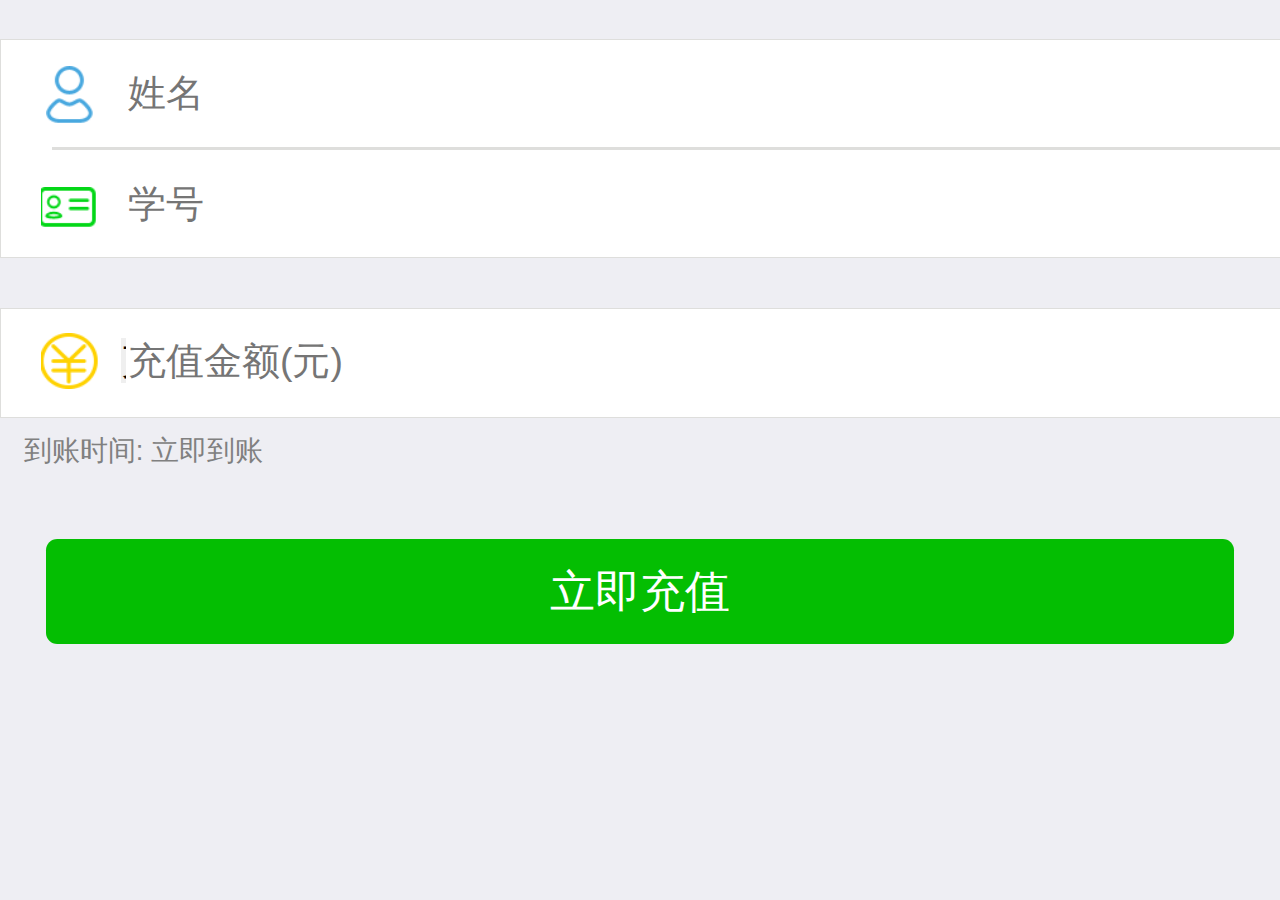
==== index.html @ de413349 "完成静态页面" ====
<!DOCTYPE html>
<!--[if lt IE 7]>      <html class="no-js lt-ie9 lt-ie8 lt-ie7"> <![endif]-->
<!--[if IE 7]>         <html class="no-js lt-ie9 lt-ie8"> <![endif]-->
<!--[if IE 8]>         <html class="no-js lt-ie9"> <![endif]-->
<!--[if gt IE 8]><!--> <html class="no-js"> <!--<![endif]-->
    <head>
        <meta charset="utf-8">
        <meta content="width=device-width,initial-scale=1.0,maximum-scale=1.0,user-scalable=no" name="viewport">
        <meta content="yes" name="apple-mobile-web-app-capable">
        <meta content="black" name="apple-mobile-web-app-status-bar-style">
        <meta content="telephone=no" name="format-detection">
        <meta content="email=no" name="format-detection">
        <title>校园卡充值</title>
        <meta name="description" content="">
        <link rel="stylesheet" href="css/normalize.css">
        <link rel="stylesheet" type="text/css" href="./stylesheets/base.css?=123">
    </head>
    <body>
         <!-- Add your site or application content here -->
        <div class="wrapper">
            <div class="hd ">
                <form action="form_action.asp" method="get">
                    <label class="name" for="name">&nbsp;</label>
                    <!-- 限定了输入中文和英文 -->
                    <!-- js 监视输入框变化的动作 -->
                    <!--    oninput="return myFunction()" -->
                    <!-- onpropertychange="return myFunction()" -->
                    <!-- onchange="return myFunction()" -->
                    <input class="inputname" onkeyup="value=value.replace(/[\d]/g,'') "onbeforepaste="clipboardData.setData('text',clipboardData.getData('text').replace(/[\d]/g,''))"
                    type="text" name="name" id="name" placeholder="姓名" value="" min="3" max="10" />
                    <span class="hl hl-v"></span>
                    <label class="id" for="id">&nbsp;</label>
                    <!-- 限定了输入数字和字母 -->
                    <input class="inputid" type="text"  onkeyup="value=value.replace(/[^\w\.\/]/ig,'')" name="id" id="id" placeholder="学号" value="" min="3" max="10" />
                </form>
            </div>
            <div class="bd">
                <p class="alert" id="alert" style="display:none;">姓名或学号有误</p>
                <form action="form_action1.asp" method="get" >
                    <!-- onmouseout="return getOptions()" -->
                    <label class="moneyAmount">&nbsp;</label>
                    <input type="text" name="moneyAmount" id="moneyAmount" placeholder="充值金额(元)" />
                    <select id="momey" class="css">
                        <!-- 默认选中充值金额选项 -->
                      <option value ="none" selected="selected" style="color: #C7C7CD;">充值金额(元)</option>
                      <option value ="30">30元</option>
                      <option value ="50">50元</option>
                      <option value ="100">100元</option>
                      <option value ="300">300元</option>
                    </select>
                </form>
            </div>
            <div class="ft">
                <p class="tips">到账时间: 立即到账</p>
                <!-- onclick="return myFunction()" -->
                <a id="tijiao" submit="submit"  class="btn" href="./pages/confirm.html" >立即充值</a>
            </div>
        </div>
        <script src="./js/plugins.js"></script>
        <script src="./js/main.js"></script>
    </body>
</html>
---- stylesheets/base.css ----
@charset "UTF-8";
html, body, div, span, applet, object, iframe,
h1, h2, h3, h4, h5, h6, p, blockquote, pre,
a, abbr, acronym, address, big, cite, code,
del, dfn, em, img, ins, kbd, q, s, samp,
small, strike, strong, sub, sup, tt, var,
b, u, i, center,
dl, dt, dd, ol, ul, li,
fieldset, form, label, legend,
table, caption, tbody, tfoot, thead, tr, th, td,
article, aside, canvas, details, embed,
figure, figcaption, footer, header, hgroup,
menu, nav, output, ruby, section, summary,
time, mark, audio, video {
  margin: 0;
  padding: 0;
  border: 0;
  font: inherit;
  font-size: 100%;
  vertical-align: baseline; }

html {
  line-height: 1; }

ol, ul {
  list-style: none; }

table {
  border-collapse: collapse;
  border-spacing: 0; }

caption, th, td {
  text-align: left;
  font-weight: normal;
  vertical-align: middle; }

q, blockquote {
  quotes: none; }
  q:before, q:after, blockquote:before, blockquote:after {
    content: "";
    content: none; }

a img {
  border: none; }

article, aside, details, figcaption, figure, footer, header, hgroup, main, menu, nav, section, summary {
  display: block; }

/*！====以上是rest样式======*/
/*=================公用资源=============*/
html {
  -webkit-tap-highlight-color: transparent; }

.clearfix {
  zoom: 1; }

.clearfix:after {
  content: ' ';
  display: block;
  clear: both; }

a, a:link {
  text-decoration: none;
  webkit-tap-highlight-color: transparent; }

.css {
  -webkit-user-select: none;
  -webkit-appearance: none;
  -webkit-tap-highlight-color: transparent;
  -webkit-user-modify: read-write-plaintext-only; }

input {
  outline: none; }

.name {
  position: relative;
  z-index: 3;
  top: 0.95rem;
  left: 1.8rem;
  margin-bottom: 0.55rem;
  /* margin: 0.95rem 2.4rem 1.05rem 1.8rem; */
  background: url(../img/images-ucard/images-ucard.png) no-repeat;
  background-size: 23.05rem 14.9rem;
  height: 2.35rem;
  width: 1.90rem;
  background-position: 0 0;
  display: inline-block; }

.id {
  position: relative;
  z-index: 3;
  top: 2.9rem;
  left: 1.6rem;
  /* margin: 2.45rem 2.15rem 1.4rem 1.6rem; */
  background: url(../img/images-ucard/images-ucard.png) no-repeat;
  background-size: 23.05rem 14.9rem;
  height: 1.65rem;
  width: 2.45rem;
  background-position: -7.05rem 0;
  display: block; }

.ico-arrow-right {
  width: 0.9rem;
  height: 1.4rem;
  position: absolute;
  top: 1.45rem;
  right: 1.5rem;
  background: transparent url(../img/images-ucard/ico-arrow-right.png) 0 0 no-repeat;
  background-size: 0.9rem auto; }

.hl-v {
  display: block;
  position: absolute;
  z-index: 999;
  top: 4.3rem;
  right: 0;
  width: 96%;
  height: .1rem;
  background: #DEDEDC; }

form {
  display: block;
  width: 100%; }

.btn {
  display: block;
  margin: 0 auto;
  margin-top: 3rem;
  padding: 0;
  width: 92.75%;
  height: 4.2rem;
  -moz-border-radius: 0.45rem;
  -webkit-border-radius: 0.45rem;
  border-radius: 0.45rem;
  background: #04BE02;
  text-align: center;
  line-height: 4.2rem;
  font-size: 1.8rem;
  font-weight: normal !important;
  color: #FFF; }

button {
  outline: none; }

:focus {
  outline: 0; }

/*=============文档自带样式=============*/
html {
  font-size: 10px; }

body {
  font-size: 1.6rem;
  background: #EEEEF3;
  font-family: Helvetica; }

.wrapper {
  width: 100%;
  height: auto;
  margin: 0 auto;
  position: relative;
  background: #EEEEF3;
  overflow-x: hidden; }

.hd {
  position: relative;
  z-index: 1;
  width: 100%;
  height: 8.7rem;
  background-color: #FFF;
  margin-top: 1.55rem;
  border: 0.05rem solid #DEDEDC; }
  .hd form {
    height: auto;
    position: relative; }
  .hd .inputname {
    position: relative;
    top: 1.2rem;
    left: 2.65rem;
    font-size: 1.5rem;
    width: 73.75%;
    height: 1.8rem;
    line-height: 1.8rem;
    border-left: 0;
    border-top: 0;
    border-right: 0;
    border-bottom: 0.05rem; }
  .hd .inputid {
    position: relative;
    top: 1rem;
    left: 5rem;
    font-size: 1.5rem;
    width: 73.75%;
    height: 1.8rem;
    line-height: 1.8rem;
    border-left: 0;
    border-top: 0;
    border-right: 0;
    border-bottom: 0.05rem; }

.bd {
  width: 100%;
  height: 4.3rem;
  position: relative;
  background: #FFF;
  margin-top: 2rem;
  border: 0.05rem solid #DEDEDC; }
  .bd .alert {
    font-size: 1.1rem;
    color: #DD4040;
    position: absolute;
    top: -1.6rem;
    left: .95rem; }
  .bd .moneyAmount {
    position: relative;
    top: 0.95rem;
    left: 1.6rem;
    display: block;
    background: url(../img/images-ucard/images-ucard.png) no-repeat;
    background-size: 23.05rem 14.9rem;
    height: 2.25rem;
    width: 2.5rem;
    background-position: -10.3rem 0; }
  .bd input {
    position: absolute;
    z-index: 999;
    border-left: 0;
    border-top: 0;
    border-right: 0;
    border-bottom: 0.05rem; }
  .bd form {
    height: auto;
    position: relative; }
  .bd label + input {
    position: absolute;
    top: 1.15rem;
    left: 5rem;
    font-size: 1.5rem;
    width: 73.75%;
    height: 1.8rem;
    line-height: 1.8rem;
    border-left: 0;
    border-top: 0;
    border-right: 0;
    border-bottom: 0.05rem; }
  .bd select {
    position: absolute;
    top: 1.15rem;
    left: 4.8rem;
    width: 73.75%;
    height: 1.8rem;
    line-height: 1.8rem;
    border-left: 0;
    border-top: 0;
    border-right: 0;
    border-bottom: 0.05rem; }

.ft {
  position: relative;
  width: 100%;
  height: auto; }
  .ft .tips {
    display: block;
    margin-left: 0.95rem;
    margin-top: 0.75rem;
    font-size: 1.1rem;
    color: #808080; }

.hd-c {
  height: 4.3rem;
  width: 100%; }
  .hd-c a {
    display: block;
    width: 26rem;
    height: 4.3rem;
    line-height: 4.3rem;
    font-size: 1.5rem;
    color: #000;
    /* position: relative;top:-3.4+1.4+0.6rem; */
    margin-top: -3.1rem;
    margin-left: 6rem; }
    .hd-c a .userName {
      margin: 0; }
    .hd-c a .userId {
      margin-left: 3.2rem; }

.bd-c {
  position: relative; }
  .bd-c .money {
    position: relative;
    top: 0.95rem;
    left: 1.6rem;
    display: block;
    background: url(../img/images-ucard/images-ucard.png) no-repeat;
    background-size: 23.05rem 14.9rem;
    height: 2.25rem;
    width: 2.5rem;
    background-position: -10.3rem 0; }
  .bd-c select {
    position: absolute;
    top: 1.15rem;
    left: 5.8rem;
    width: 73.75%;
    font-size: 1.5rem;
    height: 1.8rem;
    line-height: 1.8rem;
    border-left: 0;
    border-top: 0;
    border-right: 0;
    border-bottom: 0.05rem; }

.wrapper-l {
  margin-top: 1.5rem; }

.bd-l {
  margin-top: 0;
  height: auto; }

.history {
  position: relative;
  width: 100%;
  height: auto; }
  .history a {
    width: 100%;
    display: block;
    font-size: 1.6rem;
    color: #000;
    font-weight: bold;
    padding-top: 1.15rem;
    padding-bottom: 1.25rem;
    padding-left: 1.6rem;
    line-height: 1.6rem; }
    .history a span {
      padding-top: 0.8rem;
      display: block;
      font-size: 1.4rem;
      line-height: 1.4rem;
      color: #808080;
      font-weight: normal; }
  .history a:nth-of-type(1)::after, .history a:nth-of-type(2)::after {
    content: " ";
    display: block;
    position: relative;
    z-index: 999;
    top: 1.25rem;
    right: 0;
    width: 96%;
    height: .1rem;
    background: #DEDEDC; }
  .history a:nth-last-child(1)::after {
    display: none; }

.ft-l {
  position: relative;
  width: 100%;
  margin-top: 1.5rem;
  border: 0.05rem solid #DEDEDC;
  background: #FFF; }
  .ft-l a {
    display: block;
    width: 100%;
    font-size: 1.6rem;
    font-weight: bold;
    height: 4.3rem;
    line-height: 4.3rem;
    padding-left: 1.6rem;
    color: #000; }

body.finish {
  background: #DEDEDE; }

.wrapper-f {
  position: relative;
  width: 100%;
  height: 100%; }

.hd-f {
  position: relative;
  z-index: 1;
  width: 100%;
  /* height: 9rem; */
  background: #EEEEF3; }
  .hd-f .ico-bg {
    position: relative;
    left: 3.1rem;
    top: 2.85rem;
    width: 3.6rem;
    height: 3.6rem;
    -moz-border-radius: 50%;
    -webkit-border-radius: 50%;
    border-radius: 50%;
    background-color: #3FB838; }
  .hd-f .ico-tick {
    display: block;
    background: url(../img/images-ucard/images-ucard.png) no-repeat;
    background-size: 23.05rem 14.9rem;
    height: 1.6rem;
    width: 2.1rem;
    background-position: -3.5rem 0;
    position: relative;
    left: 0.8rem;
    top: 1.05rem; }
  .hd-f h2 {
    margin-left: 7.9rem;
    margin-top: 0rem;
    padding-bottom: 4.0rem;
    font-size: 2.2rem; }

.bd-f {
  position: relative;
  width: 100%; }
  .bd-f .ico-mtm {
    display: block;
    background: url(../img/images-ucard/images-ucard.png) no-repeat;
    background-size: 23.05rem 14.9rem;
    height: 12.4rem;
    width: 23.0rem;
    background-position: 0 -2.5rem;
    margin: 0 auto;
    margin-top: 2.65rem; }
  .bd-f .tips {
    margin-top: 2.25rem;
    text-align: center;
    color: #000;
    font-size: 1.5rem; }

.btnf {
  margin-top: 2.7rem; }

@media screen and (min-width: 360px) and (max-width: 374px) {
  html {
    font-size: 11.72875px; } }
@media screen and (min-width: 375px) and (max-width: 383px) {
  html {
    font-size: 12px; } }
@media screen and (min-width: 384px) and (max-width: 399px) {
  html {
    font-size: 12.5px; } }
@media screen and (min-width: 400px) and (max-width: 413px) {
  html {
    font-size: 12.9375px; } }
@media screen and (min-width: 414px) and (max-width: 423px) {
  html {
    font-size: 13.5px; } }
@media screen and (min-width: 424px) and (max-width: 479px) {
  html {
    font-size: 15px; } }
@media screen and (min-width: 480px) and (max-width: 539px) {
  html {
    font-size: 16.875px; } }
@media screen and (min-width: 540px) and (max-width: 599px) {
  html {
    font-size: 18.75px; } }
@media screen and (min-width: 600px) and (max-width: 639px) {
  html {
    font-size: 20px; } }
@media screen and (min-width: 640px) and (max-width: 719px) {
  html {
    font-size: 22.5px; } }
@media screen and (min-width: 720px) {
  html {
    font-size: 25px; } }
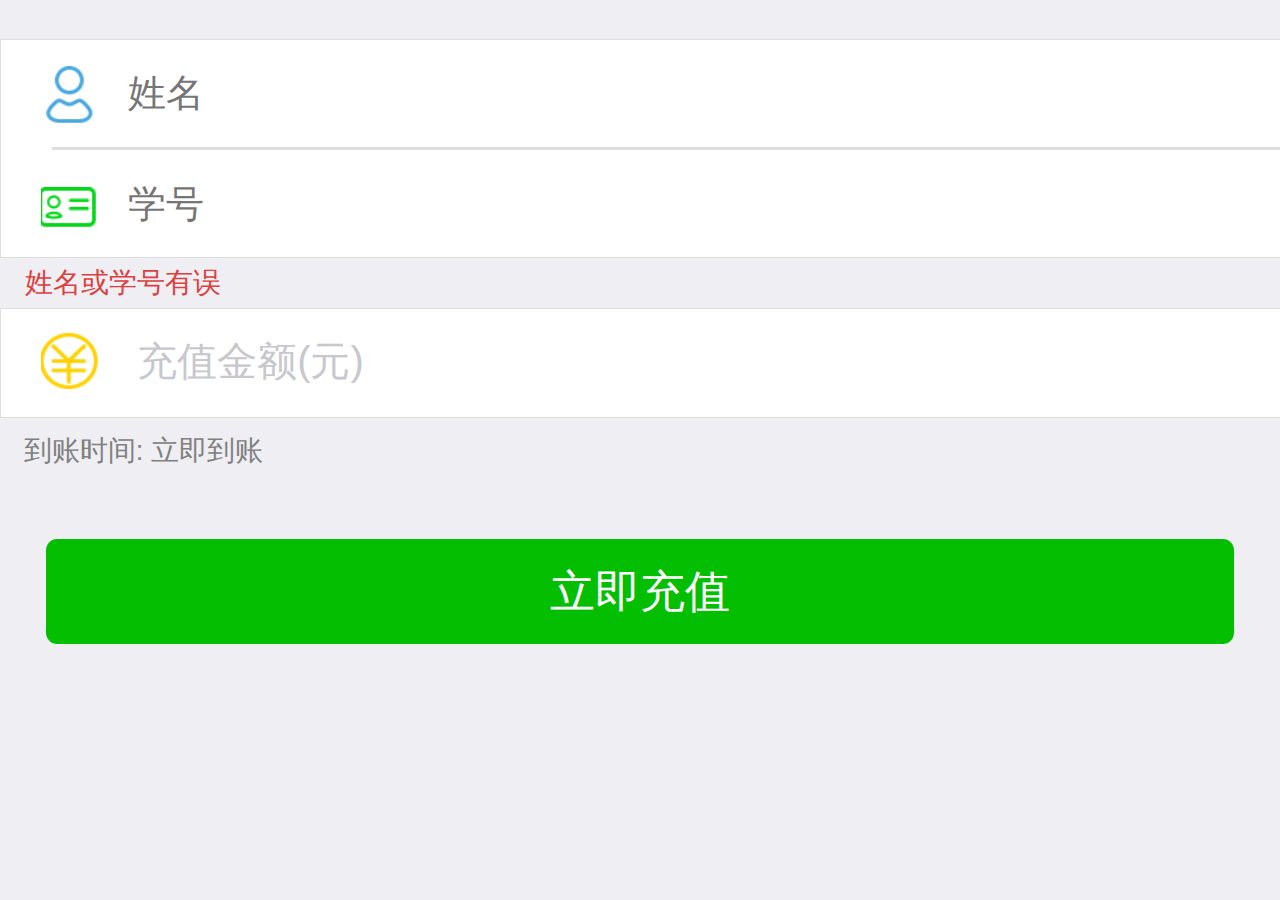
==== commit 2b5f2870: "完善交互功能以提高用户体验——测试ing" ====
--- a/index.html
+++ b/index.html
@@ -35,19 +35,22 @@
                 </form>
             </div>
             <div class="bd">
-                <p class="alert" id="alert" style="display:none;">姓名或学号有误</p>
-                <form action="form_action1.asp" method="get" >
-                    <!-- onmouseout="return getOptions()" -->
-                    <label class="moneyAmount">&nbsp;</label>
-                    <input type="text" name="moneyAmount" id="moneyAmount" placeholder="充值金额(元)" />
-                    <select id="momey" class="css">
-                        <!-- 默认选中充值金额选项 -->
-                      <option value ="none" selected="selected" style="color: #C7C7CD;">充值金额(元)</option>
-                      <option value ="30">30元</option>
-                      <option value ="50">50元</option>
-                      <option value ="100">100元</option>
-                      <option value ="300">300元</option>
-                    </select>
+                <em class="alert" id="alert" style="display:block;">姓名或学号有误</em>
+                <form class="form-2" id="form2" action="#" onsubmit="return validate_form(this)" method="post">
+                    <i class="money"></i>
+                    <a class="select-money" id="select-money">
+                        <span class="moneyAmount" name="moneyAmount" id="moneyAmount" style="color:#C7C7CD;" >充值金额(元)</span>
+                         <!-- onmouseout="return getOptions()" -->
+                        <select id="momey" class="css" onmouseup="return changeMoney()">
+                            <!-- option 本身没有触发事件 -->
+                             <!-- 默认选中充值金额选项 -->
+                            <option value ="none" selected="selected" style="color: #C7C7CD;">充值金额(元)</option>
+                            <option value ="30">30元</option>
+                            <option value ="50">50元</option>
+                            <option value ="100">100元</option>
+                            <option value ="300">300元</option>
+                        </select>
+                    </a>
                 </form>
             </div>
             <div class="ft">
@@ -56,6 +59,7 @@
                 <a id="tijiao" submit="submit"  class="btn" href="./pages/confirm.html" >立即充值</a>
             </div>
         </div>
+        <script src="./js/select.js"></script>
         <script src="./js/plugins.js"></script>
         <script src="./js/main.js"></script>
     </body>
--- a/stylesheets/base.css
+++ b/stylesheets/base.css
@@ -48,9 +48,6 @@
 
 /*！====以上是rest样式======*/
 /*=================公用资源=============*/
-html {
-  -webkit-tap-highlight-color: transparent; }
-
 .clearfix {
   zoom: 1; }
 
@@ -211,31 +208,33 @@
     position: absolute;
     top: -1.6rem;
     left: .95rem; }
-  .bd .moneyAmount {
+  .bd .money {
     position: relative;
     top: 0.95rem;
     left: 1.6rem;
-    display: block;
+    display: inline-block;
     background: url(../img/images-ucard/images-ucard.png) no-repeat;
     background-size: 23.05rem 14.9rem;
     height: 2.25rem;
     width: 2.5rem;
     background-position: -10.3rem 0; }
-  .bd input {
-    position: absolute;
-    z-index: 999;
-    border-left: 0;
-    border-top: 0;
-    border-right: 0;
-    border-bottom: 0.05rem; }
   .bd form {
     height: auto;
     position: relative; }
-  .bd label + input {
+  .bd a {
+    /* border:1px solid #000; */
+    position: relative;
+    display: inline-block;
+    width: 73.75%;
+    height: 1.8rem;
+    left: 2.5rem;
+    top: 0.75rem; }
+  .bd span:hover {
+    visibility: hidden; }
+  .bd .moneyAmount, .bd select {
     position: absolute;
-    top: 1.15rem;
-    left: 5rem;
-    font-size: 1.5rem;
+    top: 0rem;
+    left: 0;
     width: 73.75%;
     height: 1.8rem;
     line-height: 1.8rem;
@@ -243,17 +242,11 @@
     border-top: 0;
     border-right: 0;
     border-bottom: 0.05rem; }
+  .bd .moneyAmount {
+    z-index: 999;
+    background: #FFF; }
   .bd select {
-    position: absolute;
-    top: 1.15rem;
-    left: 4.8rem;
-    width: 73.75%;
-    height: 1.8rem;
-    line-height: 1.8rem;
-    border-left: 0;
-    border-top: 0;
-    border-right: 0;
-    border-bottom: 0.05rem; }
+    z-index: 1; }
 
 .ft {
   position: relative;
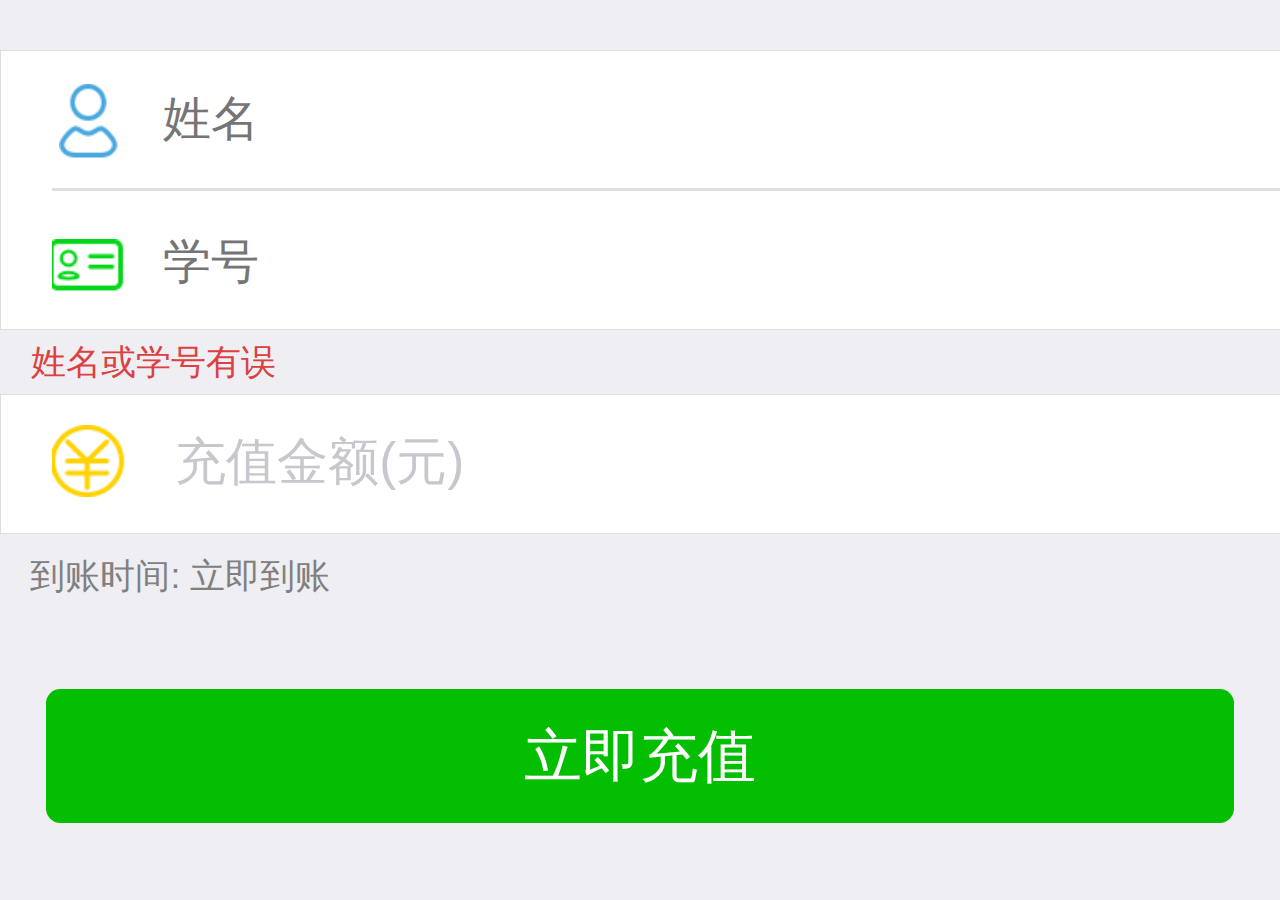
==== commit e9524c86: "优化页面文档结构，并针对html做更多涉及语意化的修改" ====
--- a/index.html
+++ b/index.html
@@ -41,7 +41,7 @@
                     <a class="select-money" id="select-money">
                         <span class="moneyAmount" name="moneyAmount" id="moneyAmount" style="color:#C7C7CD;" >充值金额(元)</span>
                          <!-- onmouseout="return getOptions()" -->
-                        <select id="momey" class="css" onmouseup="return changeMoney()">
+                        <select id="momey" class="css" onmouseup="return getSelectMoney()">
                             <!-- option 本身没有触发事件 -->
                              <!-- 默认选中充值金额选项 -->
                             <option value ="none" selected="selected" style="color: #C7C7CD;">充值金额(元)</option>
--- a/stylesheets/base.css
+++ b/stylesheets/base.css
@@ -142,6 +142,36 @@
 :focus {
   outline: 0; }
 
+form {
+  height: auto;
+  position: relative; }
+  form a {
+    /* border:1px solid #000; */
+    position: relative;
+    display: inline-block;
+    width: 73.75%;
+    height: 1.8rem;
+    left: 2.5rem;
+    top: 0.75rem; }
+  form span:hover {
+    visibility: hidden; }
+  form .moneyAmount, form select {
+    position: absolute;
+    top: 0rem;
+    left: 0;
+    width: 73.75%;
+    height: 1.8rem;
+    line-height: 1.8rem;
+    border-left: 0;
+    border-top: 0;
+    border-right: 0;
+    border-bottom: 0.05rem; }
+  form .moneyAmount {
+    z-index: 999;
+    background: #FFF; }
+  form select {
+    z-index: 1; }
+
 /*=============文档自带样式=============*/
 html {
   font-size: 10px; }
@@ -218,35 +248,6 @@
     height: 2.25rem;
     width: 2.5rem;
     background-position: -10.3rem 0; }
-  .bd form {
-    height: auto;
-    position: relative; }
-  .bd a {
-    /* border:1px solid #000; */
-    position: relative;
-    display: inline-block;
-    width: 73.75%;
-    height: 1.8rem;
-    left: 2.5rem;
-    top: 0.75rem; }
-  .bd span:hover {
-    visibility: hidden; }
-  .bd .moneyAmount, .bd select {
-    position: absolute;
-    top: 0rem;
-    left: 0;
-    width: 73.75%;
-    height: 1.8rem;
-    line-height: 1.8rem;
-    border-left: 0;
-    border-top: 0;
-    border-right: 0;
-    border-bottom: 0.05rem; }
-  .bd .moneyAmount {
-    z-index: 999;
-    background: #FFF; }
-  .bd select {
-    z-index: 1; }
 
 .ft {
   position: relative;
@@ -279,28 +280,6 @@
 
 .bd-c {
   position: relative; }
-  .bd-c .money {
-    position: relative;
-    top: 0.95rem;
-    left: 1.6rem;
-    display: block;
-    background: url(../img/images-ucard/images-ucard.png) no-repeat;
-    background-size: 23.05rem 14.9rem;
-    height: 2.25rem;
-    width: 2.5rem;
-    background-position: -10.3rem 0; }
-  .bd-c select {
-    position: absolute;
-    top: 1.15rem;
-    left: 5.8rem;
-    width: 73.75%;
-    font-size: 1.5rem;
-    height: 1.8rem;
-    line-height: 1.8rem;
-    border-left: 0;
-    border-top: 0;
-    border-right: 0;
-    border-bottom: 0.05rem; }
 
 .wrapper-l {
   margin-top: 1.5rem; }
@@ -308,40 +287,39 @@
 .bd-l {
   margin-top: 0;
   height: auto; }
-
-.history {
-  position: relative;
-  width: 100%;
-  height: auto; }
-  .history a {
+  .bd-l .history {
+    position: relative;
     width: 100%;
-    display: block;
-    font-size: 1.6rem;
-    color: #000;
-    font-weight: bold;
-    padding-top: 1.15rem;
-    padding-bottom: 1.25rem;
-    padding-left: 1.6rem;
-    line-height: 1.6rem; }
-    .history a span {
-      padding-top: 0.8rem;
+    height: auto; }
+    .bd-l .history a {
+      width: 100%;
       display: block;
-      font-size: 1.4rem;
-      line-height: 1.4rem;
-      color: #808080;
-      font-weight: normal; }
-  .history a:nth-of-type(1)::after, .history a:nth-of-type(2)::after {
-    content: " ";
-    display: block;
-    position: relative;
-    z-index: 999;
-    top: 1.25rem;
-    right: 0;
-    width: 96%;
-    height: .1rem;
-    background: #DEDEDC; }
-  .history a:nth-last-child(1)::after {
-    display: none; }
+      font-size: 1.6rem;
+      color: #000;
+      font-weight: bold;
+      padding-top: 1.15rem;
+      padding-bottom: 1.25rem;
+      padding-left: 1.6rem;
+      line-height: 1.6rem; }
+      .bd-l .history a span {
+        padding-top: 0.8rem;
+        display: block;
+        font-size: 1.4rem;
+        line-height: 1.4rem;
+        color: #808080;
+        font-weight: normal; }
+    .bd-l .history a:nth-of-type(1)::after, .bd-l .history a:nth-of-type(2)::after {
+      content: " ";
+      display: block;
+      position: relative;
+      z-index: 999;
+      top: 1.25rem;
+      right: 0;
+      width: 96%;
+      height: .1rem;
+      background: #DEDEDC; }
+    .bd-l .history a:nth-last-child(1)::after {
+      display: none; }
 
 .ft-l {
   position: relative;
@@ -420,36 +398,30 @@
 .btnf {
   margin-top: 2.7rem; }
 
-@media screen and (min-width: 360px) and (max-width: 374px) {
-  html {
-    font-size: 11.72875px; } }
-@media screen and (min-width: 375px) and (max-width: 383px) {
+@media screen and (max-width: 320px) {
+  html {
+    font-size: 10px; } }
+@media screen and (min-width: 321px) and (max-width: 479px) {
   html {
     font-size: 12px; } }
-@media screen and (min-width: 384px) and (max-width: 399px) {
-  html {
-    font-size: 12.5px; } }
-@media screen and (min-width: 400px) and (max-width: 413px) {
-  html {
-    font-size: 12.9375px; } }
-@media screen and (min-width: 414px) and (max-width: 423px) {
-  html {
-    font-size: 13.5px; } }
-@media screen and (min-width: 424px) and (max-width: 479px) {
+@media screen and (min-width: 480px) and (max-width: 639px) {
   html {
     font-size: 15px; } }
-@media screen and (min-width: 480px) and (max-width: 539px) {
-  html {
-    font-size: 16.875px; } }
-@media screen and (min-width: 540px) and (max-width: 599px) {
-  html {
-    font-size: 18.75px; } }
-@media screen and (min-width: 600px) and (max-width: 639px) {
+@media screen and (min-width: 640px) and (max-width: 719px) {
   html {
     font-size: 20px; } }
-@media screen and (min-width: 640px) and (max-width: 719px) {
+@media screen and (min-width: 720px) and (max-width: 749px) {
   html {
     font-size: 22.5px; } }
-@media screen and (min-width: 720px) {
+@media screen and (min-width: 750px) and (max-width: 799px) {
+  html {
+    font-size: 23.5px; } }
+@media screen and (min-width: 800px) and (max-width: 959px) {
   html {
     font-size: 25px; } }
+@media screen and (min-width: 960px) and (max-width: 1079px) {
+  html {
+    font-size: 30px; } }
+@media screen and (min-width: 1080px) {
+  html {
+    font-size: 32px; } }
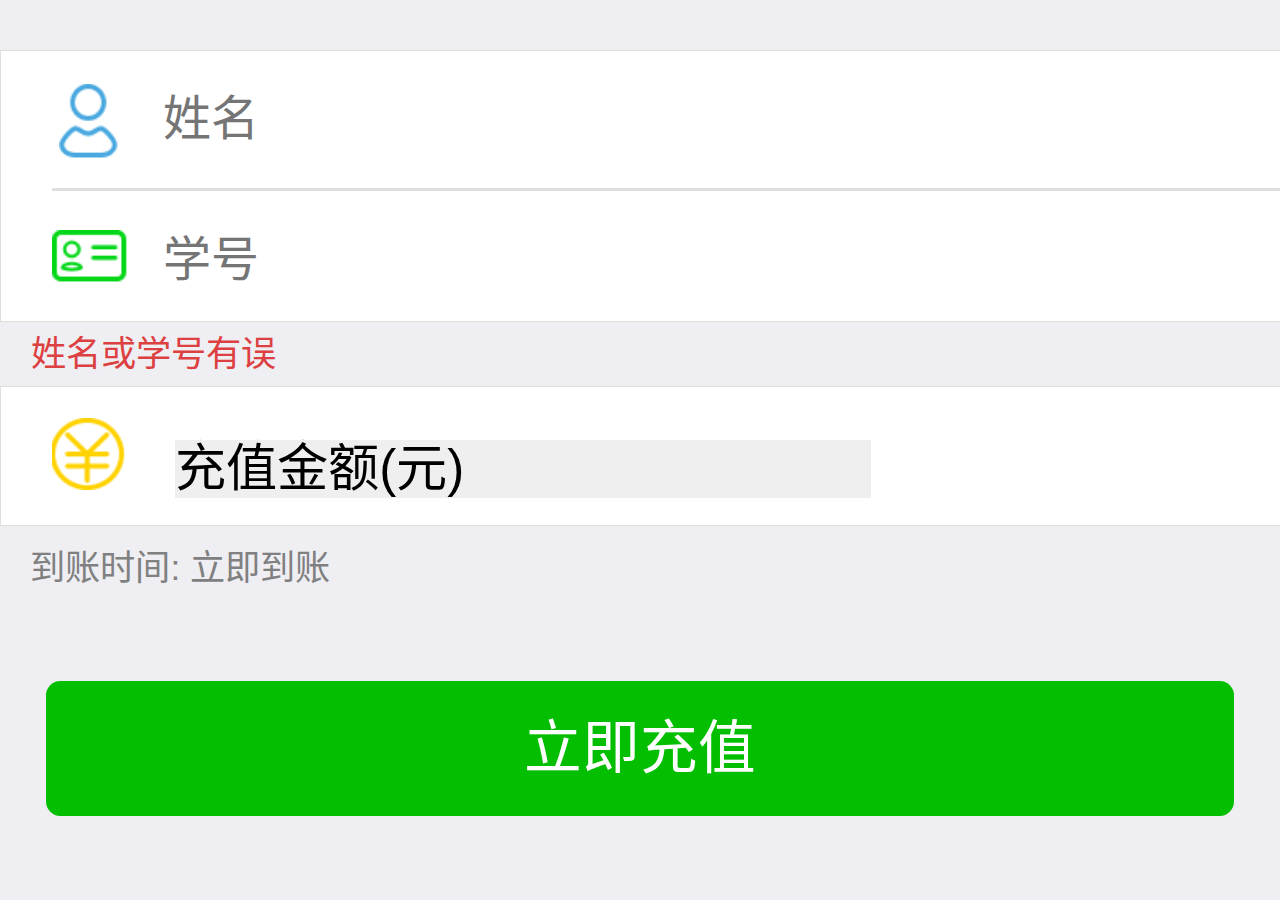
==== commit 46f3802e: "使用FECS使页面代码符合规范" ====
--- a/index.html
+++ b/index.html
@@ -1,66 +1,65 @@
 <!DOCTYPE html>
-<!--[if lt IE 7]>      <html class="no-js lt-ie9 lt-ie8 lt-ie7"> <![endif]-->
-<!--[if IE 7]>         <html class="no-js lt-ie9 lt-ie8"> <![endif]-->
-<!--[if IE 8]>         <html class="no-js lt-ie9"> <![endif]-->
-<!--[if gt IE 8]><!--> <html class="no-js"> <!--<![endif]-->
-    <head>
-        <meta charset="utf-8">
-        <meta content="width=device-width,initial-scale=1.0,maximum-scale=1.0,user-scalable=no" name="viewport">
-        <meta content="yes" name="apple-mobile-web-app-capable">
-        <meta content="black" name="apple-mobile-web-app-status-bar-style">
-        <meta content="telephone=no" name="format-detection">
-        <meta content="email=no" name="format-detection">
-        <title>校园卡充值</title>
-        <meta name="description" content="">
-        <link rel="stylesheet" href="css/normalize.css">
-        <link rel="stylesheet" type="text/css" href="./stylesheets/base.css?=123">
-    </head>
-    <body>
-         <!-- Add your site or application content here -->
-        <div class="wrapper">
-            <div class="hd ">
-                <form action="form_action.asp" method="get">
-                    <label class="name" for="name">&nbsp;</label>
-                    <!-- 限定了输入中文和英文 -->
-                    <!-- js 监视输入框变化的动作 -->
-                    <!--    oninput="return myFunction()" -->
-                    <!-- onpropertychange="return myFunction()" -->
-                    <!-- onchange="return myFunction()" -->
-                    <input class="inputname" onkeyup="value=value.replace(/[\d]/g,'') "onbeforepaste="clipboardData.setData('text',clipboardData.getData('text').replace(/[\d]/g,''))"
-                    type="text" name="name" id="name" placeholder="姓名" value="" min="3" max="10" />
-                    <span class="hl hl-v"></span>
-                    <label class="id" for="id">&nbsp;</label>
-                    <!-- 限定了输入数字和字母 -->
-                    <input class="inputid" type="text"  onkeyup="value=value.replace(/[^\w\.\/]/ig,'')" name="id" id="id" placeholder="学号" value="" min="3" max="10" />
-                </form>
-            </div>
-            <div class="bd">
-                <em class="alert" id="alert" style="display:block;">姓名或学号有误</em>
-                <form class="form-2" id="form2" action="#" onsubmit="return validate_form(this)" method="post">
-                    <i class="money"></i>
-                    <a class="select-money" id="select-money">
-                        <span class="moneyAmount" name="moneyAmount" id="moneyAmount" style="color:#C7C7CD;" >充值金额(元)</span>
-                         <!-- onmouseout="return getOptions()" -->
-                        <select id="momey" class="css" onmouseup="return getSelectMoney()">
-                            <!-- option 本身没有触发事件 -->
-                             <!-- 默认选中充值金额选项 -->
-                            <option value ="none" selected="selected" style="color: #C7C7CD;">充值金额(元)</option>
-                            <option value ="30">30元</option>
-                            <option value ="50">50元</option>
-                            <option value ="100">100元</option>
-                            <option value ="300">300元</option>
-                        </select>
-                    </a>
-                </form>
-            </div>
-            <div class="ft">
-                <p class="tips">到账时间: 立即到账</p>
-                <!-- onclick="return myFunction()" -->
-                <a id="tijiao" submit="submit"  class="btn" href="./pages/confirm.html" >立即充值</a>
-            </div>
+<html lang="zh-cn"class="no-js">
+<head>
+    <meta charset="utf-8">
+    <title>校园卡充值</title>
+    <meta http-equiv="X-UA-Compatible" content="IE=edge">
+    <meta content="width=device-width,initial-scale=1.0,maximum-scale=1.0,
+    user-scalable=no" name="viewport">
+    <meta content="yes" name="apple-mobile-web-app-capable">
+    <meta content="black" name="apple-mobile-web-app-status-bar-style">
+    <meta content="telephone=no" name="format-detection">
+    <meta content="email=no" name="format-detection">
+    <meta name="description" content="">
+    <link rel="stylesheet" href="css/normalize.css">
+    <link rel="stylesheet" href="./stylesheets/base.css?=123">
+</head>
+<body>
+    <div class="wrapper">
+        <div class="hd ">
+            <form action="#" method="post">
+                <label class="name" for="name">&nbsp;</label>
+                <!-- 限定了输入中文和英文 -->
+                <!-- js 监视输入框变化的动作 -->
+                <!--    oninput="return myFunction()" -->
+                <!-- onpropertychange="return myFunction()" -->
+                <!-- onchange="return myFunction()" -->
+                <input class="inputname"
+                onkeyup="value=value.replace(/[\d]/g,'') "
+                onbeforepaste="clipboardData.setData('text',clipboardData.getData('text').replace(/[\d]/g,''))"
+                type="text" name="name" id="name" placeholder="姓名" value="" min="3" >
+                <span class="hl hl-v"></span>
+                <label class="id" for="id">&nbsp;</label>
+                <!-- 限定了输入数字和字母 -->
+                <input class="inputid" type="text"  onkeyup="value=value.replace(/[^\w\.\/]/ig,'')"
+                name="id" id="id" placeholder="学号" value="" min="3" >
+            </form>
         </div>
-        <script src="./js/select.js"></script>
-        <script src="./js/plugins.js"></script>
-        <script src="./js/main.js"></script>
-    </body>
+        <div class="bd">
+            <em class="alert" id="alert" style="display:none;">姓名或学号有误</em>
+            <form class="form-2" id="form2" action="#" method="post">
+                <i class="money"></i>
+                <a class="select-money" id="select-money" touchend="return getSelectMoney()">
+                    <span class="moneyamount" name="moneyAmount" id="moneyamount" style="color:#C7C7CD;" >充值金额(元)</span>
+                    <!-- onmouseout="return getOptions()" -->
+                    <select id="momey" class="css" >
+                        <!-- option 本身没有触发事件 --><!-- 默认选中充值金额选项 -->
+                        <option value ="none" selected>充值金额(元)</option>
+                        <option value ="30">30元</option>
+                        <option value ="50">50元</option>
+                        <option value ="100">100元</option>
+                        <option value ="300">300元</option>
+                    </select>
+                </a>
+            </form>
+        </div>
+        <div class="ft">
+            <p class="tips">到账时间: 立即到账</p>
+            <a id="tijiao" submit="submit"  class="btn" href="./pages/confirm.html" >立即充值</a>
+        </div>
+    </div>
+    <script src="./js/select.js"></script>
+    <script src="./js/plugins.js"></script>
+    <script src="./js/main.js"></script>
+</body>
 </html>
--- a/stylesheets/base.css
+++ b/stylesheets/base.css
@@ -52,13 +52,12 @@
   zoom: 1; }
 
 .clearfix:after {
-  content: ' ';
+  content: '';
   display: block;
   clear: both; }
 
 a, a:link {
-  text-decoration: none;
-  webkit-tap-highlight-color: transparent; }
+  text-decoration: none; }
 
 .css {
   -webkit-user-select: none;
@@ -66,34 +65,17 @@
   -webkit-tap-highlight-color: transparent;
   -webkit-user-modify: read-write-plaintext-only; }
 
-input {
-  outline: none; }
-
-.name {
+.id {
   position: relative;
   z-index: 3;
-  top: 0.95rem;
-  left: 1.8rem;
-  margin-bottom: 0.55rem;
-  /* margin: 0.95rem 2.4rem 1.05rem 1.8rem; */
-  background: url(../img/images-ucard/images-ucard.png) no-repeat;
-  background-size: 23.05rem 14.9rem;
-  height: 2.35rem;
-  width: 1.90rem;
-  background-position: 0 0;
-  display: inline-block; }
-
-.id {
-  position: relative;
-  z-index: 3;
-  top: 2.9rem;
+  top: 2.6rem;
   left: 1.6rem;
-  /* margin: 2.45rem 2.15rem 1.4rem 1.6rem; */
+  margin: 0 0 1.95rem 0;
   background: url(../img/images-ucard/images-ucard.png) no-repeat;
   background-size: 23.05rem 14.9rem;
   height: 1.65rem;
   width: 2.45rem;
-  background-position: -7.05rem 0;
+  background-position: -6.95rem 0;
   display: block; }
 
 .ico-arrow-right {
@@ -162,10 +144,7 @@
     width: 73.75%;
     height: 1.8rem;
     line-height: 1.8rem;
-    border-left: 0;
-    border-top: 0;
-    border-right: 0;
-    border-bottom: 0.05rem; }
+    border: 0; }
   form .moneyAmount {
     z-index: 999;
     background: #FFF; }
@@ -193,13 +172,26 @@
   position: relative;
   z-index: 1;
   width: 100%;
-  height: 8.7rem;
+  height: auto;
   background-color: #FFF;
   margin-top: 1.55rem;
   border: 0.05rem solid #DEDEDC; }
   .hd form {
     height: auto;
     position: relative; }
+  .hd .name {
+    position: relative;
+    z-index: 3;
+    top: 0.95rem;
+    left: 1.8rem;
+    margin-bottom: 0.55rem;
+    /* margin: 0.95rem 2.4rem 1.05rem 1.8rem; */
+    background: url(../img/images-ucard/images-ucard.png) no-repeat;
+    background-size: 23.05rem 14.9rem;
+    height: 2.35rem;
+    width: 1.90rem;
+    background-position: 0 0;
+    display: inline-block; }
   .hd .inputname {
     position: relative;
     top: 1.2rem;
@@ -208,22 +200,17 @@
     width: 73.75%;
     height: 1.8rem;
     line-height: 1.8rem;
-    border-left: 0;
-    border-top: 0;
-    border-right: 0;
-    border-bottom: 0.05rem; }
+    border: 0; }
   .hd .inputid {
     position: relative;
-    top: 1rem;
+    top: -1rem;
+    /* top: 0.8rem; */
     left: 5rem;
     font-size: 1.5rem;
     width: 73.75%;
     height: 1.8rem;
     line-height: 1.8rem;
-    border-left: 0;
-    border-top: 0;
-    border-right: 0;
-    border-bottom: 0.05rem; }
+    border: 0; }
 
 .bd {
   width: 100%;
@@ -297,8 +284,8 @@
       font-size: 1.6rem;
       color: #000;
       font-weight: bold;
-      padding-top: 1.15rem;
-      padding-bottom: 1.25rem;
+      padding-top: 1.2rem;
+      padding-bottom: 1.2rem;
       padding-left: 1.6rem;
       line-height: 1.6rem; }
       .bd-l .history a span {
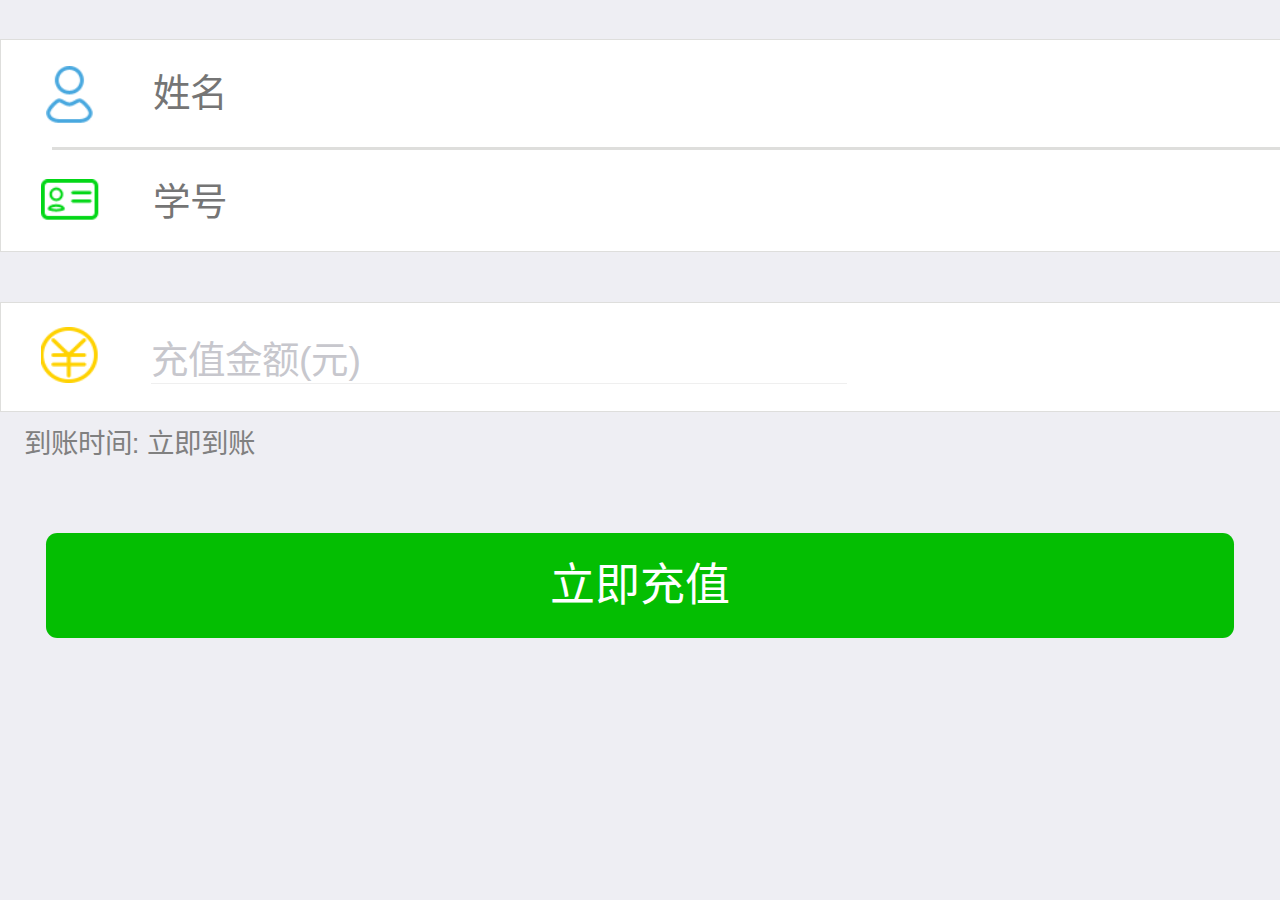
==== commit 1a5beafc: "完成页面的js样式交互" ====
--- a/index.html
+++ b/index.html
@@ -10,9 +10,9 @@
     <meta content="black" name="apple-mobile-web-app-status-bar-style">
     <meta content="telephone=no" name="format-detection">
     <meta content="email=no" name="format-detection">
-    <meta name="description" content="">
+    <meta name="description" content="校园卡充值">
     <link rel="stylesheet" href="css/normalize.css">
-    <link rel="stylesheet" href="./stylesheets/base.css?=123">
+    <link rel="stylesheet" href="./stylesheets/base.css">
 </head>
 <body>
     <div class="wrapper">
@@ -24,27 +24,28 @@
                 <!--    oninput="return myFunction()" -->
                 <!-- onpropertychange="return myFunction()" -->
                 <!-- onchange="return myFunction()" -->
-                <input class="inputname"
+                <input class="ip ipname" id="name" name="name"
                 onkeyup="value=value.replace(/[\d]/g,'') "
                 onbeforepaste="clipboardData.setData('text',clipboardData.getData('text').replace(/[\d]/g,''))"
-                type="text" name="name" id="name" placeholder="姓名" value="" min="3" >
+                type="text" placeholder="姓名" value="" min="3" >
                 <span class="hl hl-v"></span>
                 <label class="id" for="id">&nbsp;</label>
                 <!-- 限定了输入数字和字母 -->
-                <input class="inputid" type="text"  onkeyup="value=value.replace(/[^\w\.\/]/ig,'')"
-                name="id" id="id" placeholder="学号" value="" min="3" >
+                <input class="ip ipid" id="id" name="id" type="text" onkeyup="value=value.replace(/[^\w\.\/]/ig,'')"
+                placeholder="学号" value="" min="3" >
             </form>
         </div>
         <div class="bd">
             <em class="alert" id="alert" style="display:none;">姓名或学号有误</em>
             <form class="form-2" id="form2" action="#" method="post">
                 <i class="money"></i>
-                <a class="select-money" id="select-money" touchend="return getSelectMoney()">
-                    <span class="moneyamount" name="moneyAmount" id="moneyamount" style="color:#C7C7CD;" >充值金额(元)</span>
+                <a class="select-money" id="select-money" >
+                    <span class="moneyamount" name="moneyamount" id="moneyamount">充值金额(元)</span>
                     <!-- onmouseout="return getOptions()" -->
-                    <select id="momey" class="css" >
-                        <!-- option 本身没有触发事件 --><!-- 默认选中充值金额选项 -->
-                        <option value ="none" selected>充值金额(元)</option>
+                    <select class="css" id="momey">
+                        <!-- option 本身没有触发事件 -->
+                        <!-- 默认选中充值30元选项 -->
+                        <option value ="none" selected disabled>&nbsp;</option>
                         <option value ="30">30元</option>
                         <option value ="50">50元</option>
                         <option value ="100">100元</option>
@@ -55,7 +56,7 @@
         </div>
         <div class="ft">
             <p class="tips">到账时间: 立即到账</p>
-            <a id="tijiao" submit="submit"  class="btn" href="./pages/confirm.html" >立即充值</a>
+            <a class="btn" id="tijiao" submit="submit" onclick="myFunction()" href="javascript:;" >立即充值</a>
         </div>
     </div>
     <script src="./js/select.js"></script>
--- a/stylesheets/base.css
+++ b/stylesheets/base.css
@@ -52,50 +52,38 @@
   zoom: 1; }
 
 .clearfix:after {
-  content: '';
-  display: block;
-  clear: both; }
-
-a, a:link {
+  clear: both;
+  content: "";
+  display: block; }
+
+a,
+a:link {
   text-decoration: none; }
 
 .css {
-  -webkit-user-select: none;
   -webkit-appearance: none;
   -webkit-tap-highlight-color: transparent;
-  -webkit-user-modify: read-write-plaintext-only; }
-
-.id {
-  position: relative;
-  z-index: 3;
-  top: 2.6rem;
-  left: 1.6rem;
-  margin: 0 0 1.95rem 0;
-  background: url(../img/images-ucard/images-ucard.png) no-repeat;
-  background-size: 23.05rem 14.9rem;
-  height: 1.65rem;
-  width: 2.45rem;
-  background-position: -6.95rem 0;
-  display: block; }
-
+  -webkit-user-modify: read-write-plaintext-only;
+  -webkit-user-select: none; }
+
+/*!====================组件模块 ========================*/
 .ico-arrow-right {
+  position: absolute;
+  right: 1.5rem;
+  top: 1.45rem;
+  height: 1.4rem;
   width: 0.9rem;
-  height: 1.4rem;
-  position: absolute;
-  top: 1.45rem;
-  right: 1.5rem;
   background: transparent url(../img/images-ucard/ico-arrow-right.png) 0 0 no-repeat;
   background-size: 0.9rem auto; }
 
 .hl-v {
-  display: block;
   position: absolute;
-  z-index: 999;
+  right: 0;
   top: 4.3rem;
-  right: 0;
+  height: 0.1rem;
   width: 96%;
-  height: .1rem;
-  background: #DEDEDC; }
+  background: #dededc;
+  z-index: 999; }
 
 form {
   display: block;
@@ -103,138 +91,145 @@
 
 .btn {
   display: block;
+  width: 92.75%;
+  height: 4.2rem;
   margin: 0 auto;
   margin-top: 3rem;
-  padding: 0;
-  width: 92.75%;
-  height: 4.2rem;
+  color: #fff;
+  background: #04be02;
+  font-size: 1.8rem;
+  font-weight: normal !important;
+  line-height: 4.2rem;
+  text-align: center;
   -moz-border-radius: 0.45rem;
   -webkit-border-radius: 0.45rem;
-  border-radius: 0.45rem;
-  background: #04BE02;
-  text-align: center;
-  line-height: 4.2rem;
-  font-size: 1.8rem;
-  font-weight: normal !important;
-  color: #FFF; }
-
-button {
+  border-radius: 0.45rem; }
+
+:focus {
   outline: none; }
 
-:focus {
-  outline: 0; }
-
-form {
+/*=============文档自带样式=============*/
+html {
+  font-size: 10px; }
+
+body {
+  background: #eeeef3;
+  font-family: Helvetica;
+  font-size: 1.6rem; }
+
+.wrapper {
+  position: relative;
+  width: 100%;
   height: auto;
-  position: relative; }
-  form a {
-    /* border:1px solid #000; */
-    position: relative;
+  margin: 0 auto;
+  background: #eeeef3;
+  overflow-x: hidden; }
+
+.hd {
+  position: relative;
+  z-index: 1;
+  height: auto;
+  width: 100%;
+  margin-top: 1.55rem;
+  border: 0.05rem solid #dededc;
+  background-color: #fff; }
+  .hd form {
+    position: relative;
+    height: auto; }
+  .hd .name {
+    position: relative;
+    top: 0.95rem;
+    left: 1.8rem;
     display: inline-block;
+    margin-bottom: 0.55rem;
+    /* margin: 0.95rem 2.4rem 1.05rem 1.8rem; */
+    z-index: 3;
+    background: url(../img/images-ucard/images-ucard.png) no-repeat;
+    background-size: 23.05rem 14.9rem;
+    background-position: 0 0;
+    height: 2.35rem;
+    width: 1.90rem; }
+  .hd .id {
+    position: relative;
+    top: 2.6rem;
+    left: 1.6rem;
+    display: block;
+    margin: 0 0 1.95rem 0;
+    z-index: 3;
+    background: url(../img/images-ucard/images-ucard.png) no-repeat;
+    background-size: 23.05rem 14.9rem;
+    background-position: -6.95rem 0;
+    height: 1.65rem;
+    width: 2.45rem; }
+  .hd .ip {
+    position: relative;
     width: 73.75%;
     height: 1.8rem;
-    left: 2.5rem;
-    top: 0.75rem; }
-  form span:hover {
-    visibility: hidden; }
-  form .moneyAmount, form select {
+    font-size: 1.5rem;
+    line-height: 1.8rem;
+    border: 0; }
+  .hd .ipname {
+    top: 1.2rem;
+    left: 3.65rem;
+    height: 1.8rem; }
+  .hd .ipid {
+    top: -1rem;
+    /* top: 0.8rem; */
+    left: 6rem; }
+
+.bd {
+  position: relative;
+  width: 100%;
+  height: auto;
+  margin-top: 2rem;
+  background: #fff;
+  border: 0.05rem solid #dededc; }
+  .bd .alert {
     position: absolute;
-    top: 0rem;
-    left: 0;
+    top: -1.6rem;
+    left: 0.95rem;
+    color: #dd4040;
+    font-size: 1.1rem; }
+
+.form-2 {
+  position: relative; }
+  .form-2 .money {
+    position: relative;
+    top: 0;
+    left: 1.6rem;
+    display: inline-block;
+    margin-top: 0.95rem;
+    margin-bottom: 0.85rem;
+    background: url(../img/images-ucard/images-ucard.png) no-repeat;
+    background-size: 23.05rem 14.9rem;
+    background-position: -10.3rem 0;
+    height: 2.25rem;
+    width: 2.5rem; }
+  .form-2 .select-money {
+    position: absolute;
+    top: 1.4rem;
+    left: 6rem;
+    width: 73.75%;
+    height: 1.8rem;
+    line-height: 1.8rem; }
+  .form-2 span, .form-2 select {
+    position: absolute;
+    border: 0;
     width: 73.75%;
     height: 1.8rem;
     line-height: 1.8rem;
-    border: 0; }
-  form .moneyAmount {
+    font-size: 1.5rem; }
+  .form-2 span {
+    top: 0;
+    left: 0;
     z-index: 999;
-    background: #FFF; }
-  form select {
+    color: #C7C7CD;
+    background: #fff; }
+  .form-2 select {
+    position: relative;
+    top: 0rem;
+    left: 0;
     z-index: 1; }
-
-/*=============文档自带样式=============*/
-html {
-  font-size: 10px; }
-
-body {
-  font-size: 1.6rem;
-  background: #EEEEF3;
-  font-family: Helvetica; }
-
-.wrapper {
-  width: 100%;
-  height: auto;
-  margin: 0 auto;
-  position: relative;
-  background: #EEEEF3;
-  overflow-x: hidden; }
-
-.hd {
-  position: relative;
-  z-index: 1;
-  width: 100%;
-  height: auto;
-  background-color: #FFF;
-  margin-top: 1.55rem;
-  border: 0.05rem solid #DEDEDC; }
-  .hd form {
-    height: auto;
-    position: relative; }
-  .hd .name {
-    position: relative;
-    z-index: 3;
-    top: 0.95rem;
-    left: 1.8rem;
-    margin-bottom: 0.55rem;
-    /* margin: 0.95rem 2.4rem 1.05rem 1.8rem; */
-    background: url(../img/images-ucard/images-ucard.png) no-repeat;
-    background-size: 23.05rem 14.9rem;
-    height: 2.35rem;
-    width: 1.90rem;
-    background-position: 0 0;
-    display: inline-block; }
-  .hd .inputname {
-    position: relative;
-    top: 1.2rem;
-    left: 2.65rem;
-    font-size: 1.5rem;
-    width: 73.75%;
-    height: 1.8rem;
-    line-height: 1.8rem;
-    border: 0; }
-  .hd .inputid {
-    position: relative;
-    top: -1rem;
-    /* top: 0.8rem; */
-    left: 5rem;
-    font-size: 1.5rem;
-    width: 73.75%;
-    height: 1.8rem;
-    line-height: 1.8rem;
-    border: 0; }
-
-.bd {
-  width: 100%;
-  height: 4.3rem;
-  position: relative;
-  background: #FFF;
-  margin-top: 2rem;
-  border: 0.05rem solid #DEDEDC; }
-  .bd .alert {
-    font-size: 1.1rem;
-    color: #DD4040;
-    position: absolute;
-    top: -1.6rem;
-    left: .95rem; }
-  .bd .money {
-    position: relative;
-    top: 0.95rem;
-    left: 1.6rem;
-    display: inline-block;
-    background: url(../img/images-ucard/images-ucard.png) no-repeat;
-    background-size: 23.05rem 14.9rem;
-    height: 2.25rem;
-    width: 2.5rem;
-    background-position: -10.3rem 0; }
 
 .ft {
   position: relative;
@@ -248,21 +243,21 @@
     color: #808080; }
 
 .hd-c {
-  height: 4.3rem;
-  width: 100%; }
+  width: 100%;
+  height: 4.3rem; }
   .hd-c a {
     display: block;
     width: 26rem;
     height: 4.3rem;
-    line-height: 4.3rem;
-    font-size: 1.5rem;
+    margin-left: 6rem;
+    margin-top: -3.1rem;
     color: #000;
     /* position: relative;top:-3.4+1.4+0.6rem; */
-    margin-top: -3.1rem;
-    margin-left: 6rem; }
-    .hd-c a .userName {
+    font-size: 1.5rem;
+    line-height: 4.3rem; }
+    .hd-c a .username {
       margin: 0; }
-    .hd-c a .userId {
+    .hd-c a .userid {
       margin-left: 3.2rem; }
 
 .bd-c {
@@ -272,60 +267,60 @@
   margin-top: 1.5rem; }
 
 .bd-l {
-  margin-top: 0;
-  height: auto; }
+  height: auto;
+  margin-top: 0; }
   .bd-l .history {
-    position: relative;
-    width: 100%;
-    height: auto; }
+    height: auto;
+    position: relative;
+    width: 100%; }
+    .bd-l .history a:nth-of-type(1)::after, .bd-l .history a:nth-of-type(2)::after {
+      position: relative;
+      right: 0;
+      top: 1.25rem;
+      z-index: 999;
+      content: " ";
+      display: block;
+      width: 96%;
+      height: 0.1rem;
+      background: #dededc; }
+    .bd-l .history a:nth-last-child(1)::after {
+      display: none; }
     .bd-l .history a {
+      display: block;
       width: 100%;
-      display: block;
-      font-size: 1.6rem;
-      color: #000;
-      font-weight: bold;
-      padding-top: 1.2rem;
       padding-bottom: 1.2rem;
       padding-left: 1.6rem;
+      padding-top: 1.2rem;
+      color: #000;
+      font-size: 1.6rem;
+      font-weight: bold;
       line-height: 1.6rem; }
       .bd-l .history a span {
+        display: block;
         padding-top: 0.8rem;
-        display: block;
+        color: #808080;
         font-size: 1.4rem;
-        line-height: 1.4rem;
-        color: #808080;
-        font-weight: normal; }
-    .bd-l .history a:nth-of-type(1)::after, .bd-l .history a:nth-of-type(2)::after {
-      content: " ";
-      display: block;
-      position: relative;
-      z-index: 999;
-      top: 1.25rem;
-      right: 0;
-      width: 96%;
-      height: .1rem;
-      background: #DEDEDC; }
-    .bd-l .history a:nth-last-child(1)::after {
-      display: none; }
+        font-weight: normal;
+        line-height: 1.4rem; }
 
 .ft-l {
   position: relative;
   width: 100%;
   margin-top: 1.5rem;
-  border: 0.05rem solid #DEDEDC;
-  background: #FFF; }
+  background: #fff;
+  border: 0.05rem solid #dededc; }
   .ft-l a {
     display: block;
     width: 100%;
+    height: 4.3rem;
+    padding-left: 1.6rem;
     font-size: 1.6rem;
     font-weight: bold;
-    height: 4.3rem;
     line-height: 4.3rem;
-    padding-left: 1.6rem;
     color: #000; }
 
 body.finish {
-  background: #DEDEDE; }
+  background: #dedede; }
 
 .wrapper-f {
   position: relative;
@@ -334,53 +329,53 @@
 
 .hd-f {
   position: relative;
+  width: 100%;
+  /* height: 9rem; */
   z-index: 1;
-  width: 100%;
-  /* height: 9rem; */
-  background: #EEEEF3; }
+  background: #eeeef3; }
   .hd-f .ico-bg {
     position: relative;
+    top: 2.85rem;
     left: 3.1rem;
-    top: 2.85rem;
     width: 3.6rem;
     height: 3.6rem;
+    background-color: #3fb838;
     -moz-border-radius: 50%;
     -webkit-border-radius: 50%;
-    border-radius: 50%;
-    background-color: #3FB838; }
+    border-radius: 50%; }
   .hd-f .ico-tick {
+    position: relative;
+    top: 1.05rem;
+    left: 0.8rem;
     display: block;
     background: url(../img/images-ucard/images-ucard.png) no-repeat;
     background-size: 23.05rem 14.9rem;
+    background-position: -3.5rem 0;
     height: 1.6rem;
-    width: 2.1rem;
-    background-position: -3.5rem 0;
-    position: relative;
-    left: 0.8rem;
-    top: 1.05rem; }
+    width: 2.1rem; }
   .hd-f h2 {
+    font-size: 2.2rem;
     margin-left: 7.9rem;
-    margin-top: 0rem;
-    padding-bottom: 4.0rem;
-    font-size: 2.2rem; }
+    margin-top: 0;
+    padding-bottom: 4.0rem; }
 
 .bd-f {
   position: relative;
   width: 100%; }
   .bd-f .ico-mtm {
     display: block;
+    margin: 0 auto;
+    margin-top: 2.65rem;
     background: url(../img/images-ucard/images-ucard.png) no-repeat;
     background-size: 23.05rem 14.9rem;
+    background-position: 0 -2.5rem;
     height: 12.4rem;
-    width: 23.0rem;
-    background-position: 0 -2.5rem;
-    margin: 0 auto;
-    margin-top: 2.65rem; }
+    width: 23.0rem; }
   .bd-f .tips {
+    color: #000;
+    font-size: 1.5rem;
     margin-top: 2.25rem;
-    text-align: center;
-    color: #000;
-    font-size: 1.5rem; }
+    text-align: center; }
 
 .btnf {
   margin-top: 2.7rem; }
@@ -388,27 +383,36 @@
 @media screen and (max-width: 320px) {
   html {
     font-size: 10px; } }
-@media screen and (min-width: 321px) and (max-width: 479px) {
+@media screen and (min-width: 360px) and (max-width: 374px) {
+  html {
+    font-size: 11.72875px; } }
+@media screen and (min-width: 375px) and (max-width: 383px) {
   html {
     font-size: 12px; } }
-@media screen and (min-width: 480px) and (max-width: 639px) {
+@media screen and (min-width: 384px) and (max-width: 399px) {
+  html {
+    font-size: 12.5px; } }
+@media screen and (min-width: 400px) and (max-width: 413px) {
+  html {
+    font-size: 12.9375px; } }
+@media screen and (min-width: 414px) and (max-width: 423px) {
+  html {
+    font-size: 13.5px; } }
+@media screen and (min-width: 424px) and (max-width: 479px) {
   html {
     font-size: 15px; } }
+@media screen and (min-width: 480px) and (max-width: 539px) {
+  html {
+    font-size: 16.875px; } }
+@media screen and (min-width: 540px) and (max-width: 599px) {
+  html {
+    font-size: 18.75px; } }
+@media screen and (min-width: 600px) and (max-width: 639px) {
+  html {
+    font-size: 20px; } }
 @media screen and (min-width: 640px) and (max-width: 719px) {
   html {
-    font-size: 20px; } }
-@media screen and (min-width: 720px) and (max-width: 749px) {
-  html {
     font-size: 22.5px; } }
-@media screen and (min-width: 750px) and (max-width: 799px) {
-  html {
-    font-size: 23.5px; } }
-@media screen and (min-width: 800px) and (max-width: 959px) {
+@media screen and (min-width: 720px) {
   html {
     font-size: 25px; } }
-@media screen and (min-width: 960px) and (max-width: 1079px) {
-  html {
-    font-size: 30px; } }
-@media screen and (min-width: 1080px) {
-  html {
-    font-size: 32px; } }
